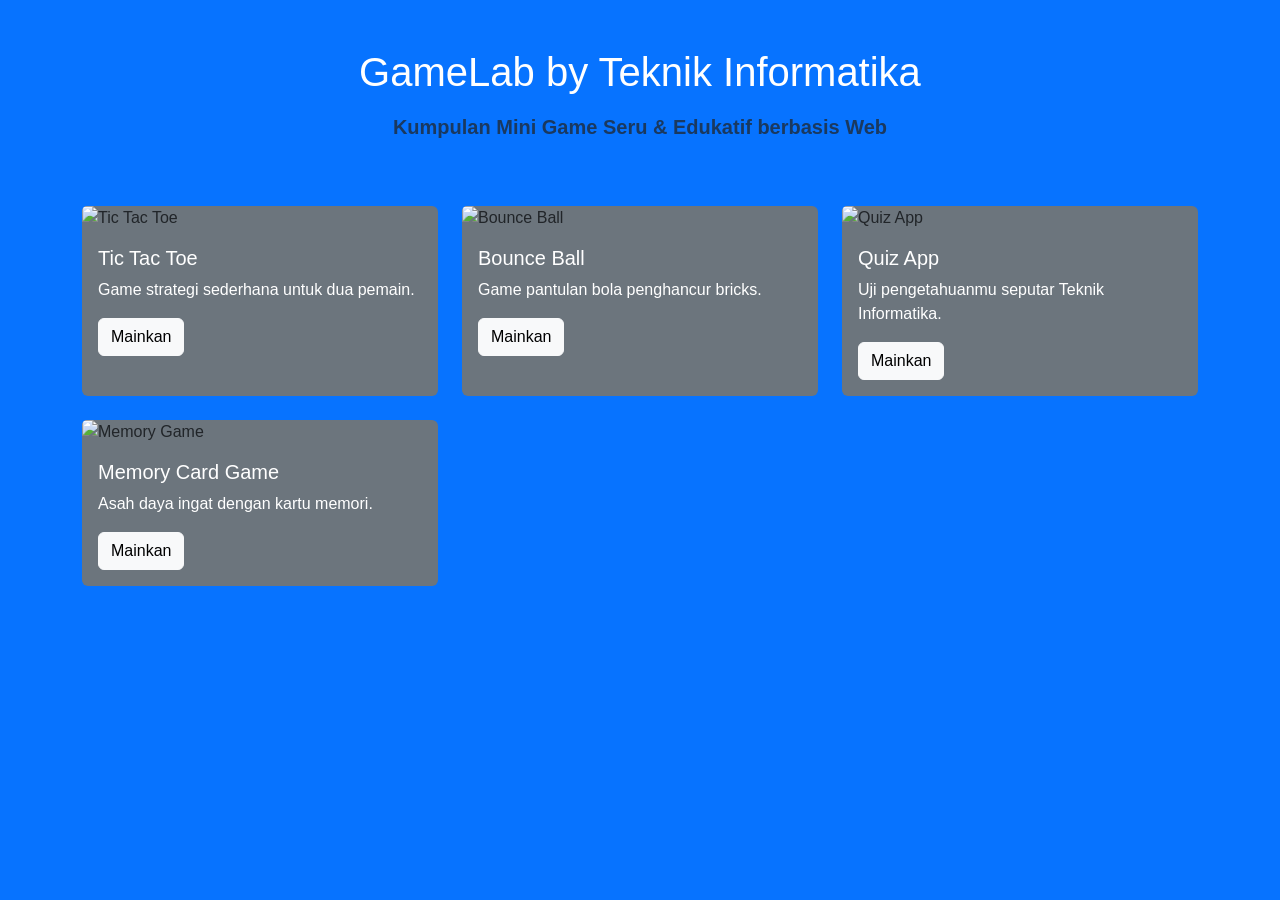
==== GameLabApplication/index.html @ ce80bc75 "fix error tampilan" ====
<!DOCTYPE html>
<html lang="en">
<head>
  <meta charset="UTF-8">
  <title>GameLab by Teknik Informatika</title>
  <meta name="viewport" content="width=device-width, initial-scale=1">
  <link href="https://cdn.jsdelivr.net/npm/bootstrap@5.3.2/dist/css/bootstrap.min.css" rel="stylesheet">
  <link rel="stylesheet" href="style.css">
</head>
<body>

  <div class="container py-5 text-center">
    <h1 class="mb-3">GameLab by Teknik Informatika</h1>
    <p class="text-muted fw-bold fs-5">
      Kumpulan Mini Game Seru & Edukatif berbasis Web
    </p>
  </div>

  <div class="container pb-5">
    <div class="row g-4">

      <!-- Tic Tac Toe -->
      <div class="col-md-4">
        <div class="card bg-secondary h-100">
          <img src="/assets/tictactoe.jpg" class="card-img-top" alt="Tic Tac Toe">
          <div class="card-body text-white">
            <h5 class="card-title">Tic Tac Toe</h5>
            <p class="card-text">Game strategi sederhana untuk dua pemain.</p>
            <a href="/games/tictactoe/tictactoe.html" class="btn btn-light">Mainkan</a>
          </div>
        </div>
      </div>

      <!-- Bounce Ball -->
      <div class="col-md-4">
        <div class="card bg-secondary h-100">
          <img src="/assets/bricksbracker.jpg" class="card-img-top" alt="Bounce Ball">
          <div class="card-body text-white">
            <h5 class="card-title">Bounce Ball</h5>
            <p class="card-text">Game pantulan bola penghancur bricks.</p>
            <a href="/games/bounceBall/bounceBall.html" class="btn btn-light">Mainkan</a>
          </div>
        </div>
      </div>

      <!-- Quiz App -->
      <div class="col-md-4">
        <div class="card bg-secondary h-100">
          <img src="/assets/quizapp.jpg" class="card-img-top" alt="Quiz App">
          <div class="card-body text-white">
            <h5 class="card-title">Quiz App</h5>
            <p class="card-text">Uji pengetahuanmu seputar Teknik Informatika.</p>
            <a href="/games/quizApp/quiz.html" class="btn btn-light">Mainkan</a>
          </div>
        </div>
      </div>

      <!-- Memory Game -->
      <div class="col-md-4">
        <div class="card bg-secondary h-100">
          <img src="/assets/memorygame.jpg" class="card-img-top" alt="Memory Game">
          <div class="card-body text-white">
            <h5 class="card-title">Memory Card Game</h5>
            <p class="card-text">Asah daya ingat dengan kartu memori.</p>
            <a href="/games/memoryGame/index.html" class="btn btn-light">Mainkan</a>
          </div>
        </div>
      </div>

    </div>
  </div>

  <script src="https://cdn.jsdelivr.net/npm/bootstrap@5.3.2/dist/js/bootstrap.bundle.min.js"></script>
</body>
</html>
---- GameLabApplication/style.css ----
body {
  background-color: #0773ff;
  color: #fff;
  font-family: 'poppins', sans-serif;
}

.card {
  border: none;
}

.card img {
  max-height: 300px;
  object-fit: cover;
}

#gameCanvas {
  display: block;
  margin: 0 auto;
  background-color: black;
  border: 2px solid #fff;
}

#hud {
  display: flex;
  justify-content: space-between;
  padding: 10px 20px;
  max-width: 400px;
  margin: 0 auto;
}

#score {
  font-size: 18px;
}

#lives img {
  width: 24px;
  height: 24px;
  margin-left: 5px;
}

#message {
  position: absolute;
  top: 40%;
  left: 50%;
  transform: translate(-50%, -50%);
  text-align: center;
  color: white;
  background: #93DA97;
  padding: 20px;
  border-radius: 10px;
}

.hidden {
  display: none;
}

.grid-template {
    display: grid;
    grid-template-columns: repeat(3, 1fr);
    gap: 10px;
    max-width: 300px;
    margin: auto;
  }

  .cell {
    width: 100%;
    aspect-ratio: 1 / 1;
    font-size: 2rem;
    font-weight: bold;
    background-color: #e6f0ff;
    border: 2px solid #000000;
    border-radius: 8px;
    transition: 0.2s;
  }

#tictoc {
  margin-top: 1rem;
}

#ttt-message {
  text-align: center;
  margin-top: 1rem;
}

  .cell:hover {
  box-shadow: 0 0 10px #00ffff;
  transform: scale(1.05);
  }

#tic-tac-toe h2 {
  font-weight: bold;
}

#ttt-reset {
  background: linear-gradient(to right, #00c6ff, #05438f);
  border: none;
  color: white;
  font-weight: bold;
  border-radius: 25px;
  padding: 10px 20px;
  transition: 0.3s;
  margin-left: 44rem;
  margin-top: 1rem;
}

#ttt-reset:hover {
  background: linear-gradient(to right, #0072ff, #00c6ff);
  transform: scale(1.05);
}
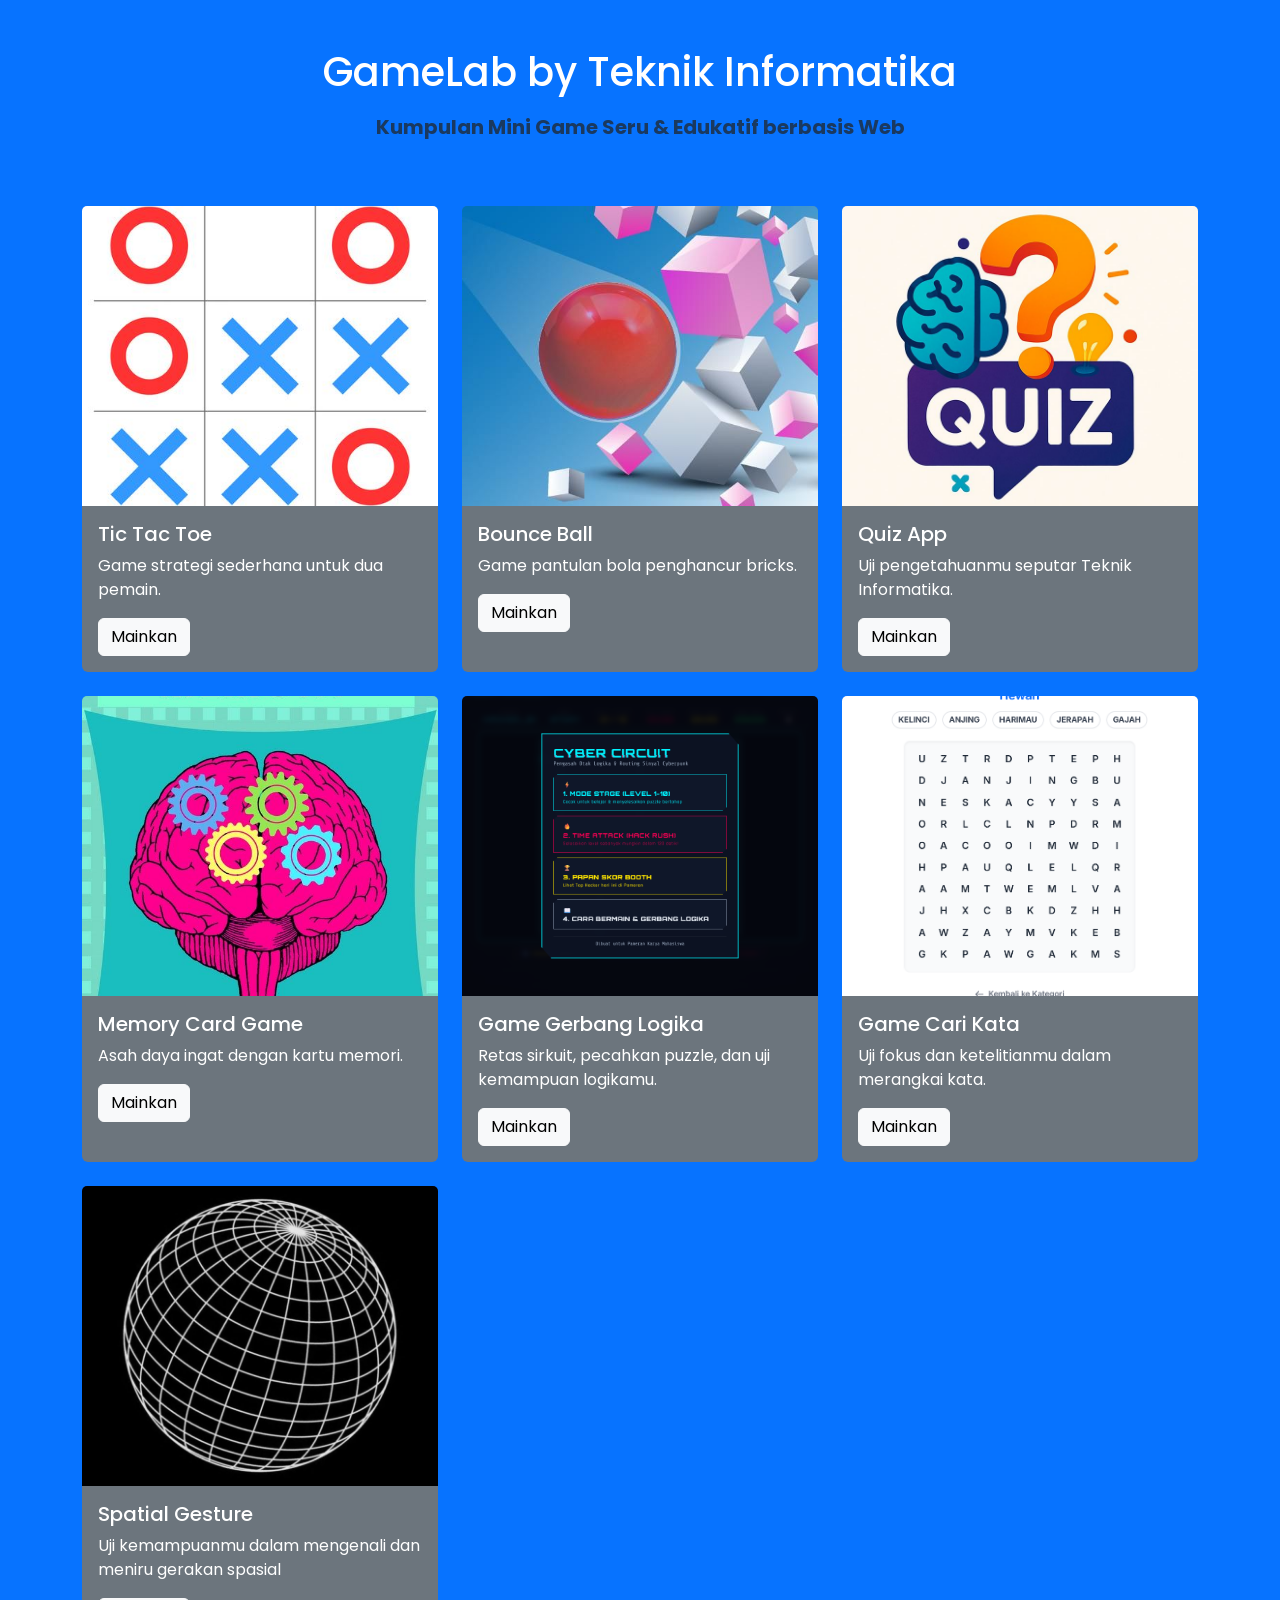
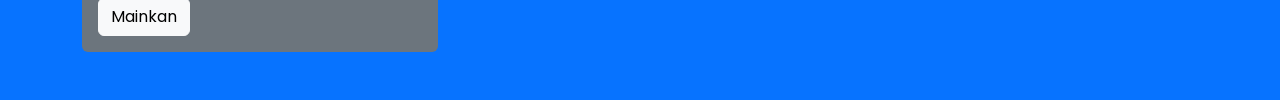
==== commit f6d238f4: "add games" ====
--- a/GameLabApplication/index.html
+++ b/GameLabApplication/index.html
@@ -1,5 +1,5 @@
 <!DOCTYPE html>
-<html lang="en">
+<html lang="id">
 <head>
   <meta charset="UTF-8">
   <title>GameLab by Teknik Informatika</title>
@@ -19,50 +19,79 @@
   <div class="container pb-5">
     <div class="row g-4">
 
-      <!-- Tic Tac Toe -->
       <div class="col-md-4">
         <div class="card bg-secondary h-100">
-          <img src="/assets/tictactoe.jpg" class="card-img-top" alt="Tic Tac Toe">
+          <img src="public/assets/tictactoe.jpg" class="card-img-top" alt="Tic Tac Toe">
           <div class="card-body text-white">
             <h5 class="card-title">Tic Tac Toe</h5>
             <p class="card-text">Game strategi sederhana untuk dua pemain.</p>
-            <a href="/games/tictactoe/tictactoe.html" class="btn btn-light">Mainkan</a>
+            <a href="games/tictactoe/tictactoe.html" class="btn btn-light">Mainkan</a>
           </div>
         </div>
       </div>
 
-      <!-- Bounce Ball -->
       <div class="col-md-4">
         <div class="card bg-secondary h-100">
-          <img src="/assets/bricksbracker.jpg" class="card-img-top" alt="Bounce Ball">
+          <img src="public/assets/bricksbracker.jpg" class="card-img-top" alt="Bounce Ball">
           <div class="card-body text-white">
             <h5 class="card-title">Bounce Ball</h5>
             <p class="card-text">Game pantulan bola penghancur bricks.</p>
-            <a href="/games/bounceBall/bounceBall.html" class="btn btn-light">Mainkan</a>
+            <a href="games/bounceBall/bounceBall.html" class="btn btn-light">Mainkan</a>
           </div>
         </div>
       </div>
 
-      <!-- Quiz App -->
       <div class="col-md-4">
         <div class="card bg-secondary h-100">
-          <img src="/assets/quizapp.jpg" class="card-img-top" alt="Quiz App">
+          <img src="public/assets/quizapp.jpg" class="card-img-top" alt="Quiz App">
           <div class="card-body text-white">
             <h5 class="card-title">Quiz App</h5>
             <p class="card-text">Uji pengetahuanmu seputar Teknik Informatika.</p>
-            <a href="/games/quizApp/quiz.html" class="btn btn-light">Mainkan</a>
+            <a href="games/quizApp/quiz.html" class="btn btn-light">Mainkan</a>
           </div>
         </div>
       </div>
 
-      <!-- Memory Game -->
       <div class="col-md-4">
         <div class="card bg-secondary h-100">
-          <img src="/assets/memorygame.jpg" class="card-img-top" alt="Memory Game">
+          <img src="public/assets/memorygame.jpg" class="card-img-top" alt="Memory Game">
           <div class="card-body text-white">
             <h5 class="card-title">Memory Card Game</h5>
             <p class="card-text">Asah daya ingat dengan kartu memori.</p>
-            <a href="/games/memoryGame/index.html" class="btn btn-light">Mainkan</a>
+            <a href="games/memoryGame/memoryGame.html" class="btn btn-light">Mainkan</a>
+          </div>
+        </div>
+      </div>
+
+      <div class="col-md-4">
+        <div class="card bg-secondary h-100">
+          <img src="public/assets/gerbanglogika.png" class="card-img-top" alt="Game Gerbang Logika">
+          <div class="card-body text-white">
+            <h5 class="card-title">Game Gerbang Logika</h5>
+            <p class="card-text">Retas sirkuit, pecahkan puzzle, dan uji kemampuan logikamu.</p>
+            <a href="https://gamegerbanglogika.vercel.app/" class="btn btn-light">Mainkan</a>
+          </div>
+        </div>
+      </div>
+
+      <div class="col-md-4">
+        <div class="card bg-secondary h-100">
+          <img src="public/assets/CariKata.png" class="card-img-top" alt="Game Cari Kata">
+          <div class="card-body text-white">
+            <h5 class="card-title">Game Cari Kata</h5>
+            <p class="card-text">Uji fokus dan ketelitianmu dalam merangkai kata.</p>
+            <a href="games/cariKata/cariKata.html" class="btn btn-light">Mainkan</a>
+          </div>
+        </div>
+      </div>
+
+      <div class="col-md-4">
+        <div class="card bg-secondary h-100">
+          <img src="public/assets/spatial-gesture.jpg" class="card-img-top" alt="Spatial Gesture">
+          <div class="card-body text-white">
+            <h5 class="card-title">Spatial Gesture</h5>
+            <p class="card-text">Uji kemampuanmu dalam mengenali dan meniru gerakan spasial</p>
+            <a href="spatialGesture.html" class="btn btn-light">Mainkan</a>
           </div>
         </div>
       </div>
--- a/GameLabApplication/style.css
+++ b/GameLabApplication/style.css
@@ -1,7 +1,12 @@
+/* Import Font Poppins */
+@import url('https://fonts.googleapis.com/css2?family=Poppins:wght@400;600&display=swap');
+
+/* --- TEMA GLOBAL --- */
 body {
-  background-color: #0773ff;
+  background-color: #0773ff; /* Biru utama */
   color: #fff;
-  font-family: 'poppins', sans-serif;
+  font-family: 'Poppins', sans-serif;
+  min-height: 100vh;
 }
 
 .card {
@@ -13,13 +18,31 @@
   object-fit: cover;
 }
 
+/* Tombol Kembali Global */
+.btn-back {
+  background-color: #fff;
+  color: #0773ff;
+  font-weight: 600;
+  border-radius: 20px;
+  padding: 8px 20px;
+  text-decoration: none;
+  display: inline-flex;
+  align-items: center;
+  gap: 8px;
+  transition: 0.3s;
+}
+.btn-back:hover {
+  background-color: #e6f0ff;
+  color: #0773ff;
+}
+
+/* --- BOUNCE BALL --- */
 #gameCanvas {
   display: block;
   margin: 0 auto;
   background-color: black;
   border: 2px solid #fff;
 }
-
 #hud {
   display: flex;
   justify-content: space-between;
@@ -27,83 +50,124 @@
   max-width: 400px;
   margin: 0 auto;
 }
-
-#score {
-  font-size: 18px;
-}
-
-#lives img {
-  width: 24px;
-  height: 24px;
-  margin-left: 5px;
-}
-
+#score { font-size: 18px; }
+#lives img { width: 24px; height: 24px; margin-left: 5px; }
 #message {
   position: absolute;
   top: 40%;
   left: 50%;
   transform: translate(-50%, -50%);
   text-align: center;
-  color: white;
+  color: #000;
   background: #93DA97;
   padding: 20px;
   border-radius: 10px;
 }
+.hidden { display: none; }
 
-.hidden {
-  display: none;
+/* --- TIC TAC TOE --- */
+.grid-template {
+  display: grid;
+  grid-template-columns: repeat(3, 1fr);
+  gap: 10px;
+  max-width: 300px;
+  margin: auto;
+}
+.cell {
+  width: 100%;
+  aspect-ratio: 1 / 1;
+  font-size: 2rem;
+  font-weight: bold;
+  background-color: #e6f0ff;
+  border: 2px solid #000;
+  border-radius: 8px;
+  transition: 0.2s;
+}
+.cell:hover {
+  box-shadow: 0 0 10px #00ffff;
+  transform: scale(1.05);
 }
 
-.grid-template {
-    display: grid;
-    grid-template-columns: repeat(3, 1fr);
-    gap: 10px;
-    max-width: 300px;
-    margin: auto;
-  }
-
-  .cell {
-    width: 100%;
-    aspect-ratio: 1 / 1;
-    font-size: 2rem;
-    font-weight: bold;
-    background-color: #e6f0ff;
-    border: 2px solid #000000;
-    border-radius: 8px;
-    transition: 0.2s;
-  }
-
-#tictoc {
-  margin-top: 1rem;
+/* --- QUIZ APP --- */
+.quiz-container {
+  max-width: 500px;
+  margin: 50px auto;
+  background: white;
+  border-radius: 10px;
+  padding: 30px;
+  box-shadow: 0 4px 10px rgba(0,0,0,0.2);
+  color: #333; /* Teks gelap di atas background putih */
+}
+.quiz-question {
+  font-weight: 600;
+  font-size: 1.2rem;
+}
+.quiz-options button {
+  margin-top: 10px;
+  width: 100%;
+  color: #0773ff;
+  border: 2px solid #0773ff;
+  padding: 10px;
+  border-radius: 10px;
+  background: transparent;
+  transition: 0.3s;
+}
+.quiz-options button:hover {
+  background-color: #0773ff;
+  color: white;
+}
+.quiz-feedback {
+  font-weight: bold;
+  margin-top: 15px;
+  min-height: 24px;
 }
 
-#ttt-message {
-  text-align: center;
-  margin-top: 1rem;
+/* Tambahan untuk Tic Tac Toe Highlight Kemenangan */
+.cell.win-highlight {
+  background-color: #93DA97 !important;
+  color: #fff !important;
+  border-color: #28a745;
+  transform: scale(1.05);
+  box-shadow: 0 0 15px rgba(40, 167, 69, 0.5);
 }
 
-  .cell:hover {
-  box-shadow: 0 0 10px #00ffff;
-  transform: scale(1.05);
-  }
-
-#tic-tac-toe h2 {
-  font-weight: bold;
+/* --- MEMORY GAME --- */
+.memory-board {
+  display: grid;
+  grid-template-columns: repeat(6, 1fr);
+  gap: 10px;
+  max-width: 600px;
+  margin: 0 auto;
 }
 
-#ttt-reset {
-  background: linear-gradient(to right, #00c6ff, #05438f);
-  border: none;
-  color: white;
-  font-weight: bold;
-  border-radius: 25px;
-  padding: 10px 20px;
-  transition: 0.3s;
-  margin-left: 44rem;
-  margin-top: 1rem;
+.memory-card {
+  aspect-ratio: 1 / 1;
+  background: #0773ff; /* Sesuaikan dengan warna tema biru */
+  color: #0773ff; /* Sembunyikan icon saat belum dibalik */
+  display: flex;
+  justify-content: center;
+  align-items: center;
+  font-size: 2rem;
+  border-radius: 10px;
+  border: 2px solid #0558c7;
+  cursor: pointer;
+  transition: transform 0.2s, background 0.3s;
 }
 
-#ttt-reset:hover {
-  background: linear-gradient(to right, #0072ff, #00c6ff);
+.memory-card:hover {
   transform: scale(1.05);
+  box-shadow: 0 0 10px rgba(7, 115, 255, 0.5);
+}
+
+.memory-card.flipped {
+  background: #fff;
+  color: #000;
+  border-color: #fff;
+}
+
+.memory-card.matched {
+  background: #2ed573; /* Hijau sukses */
+  color: #fff;
+  border-color: #2ed573;
+  pointer-events: none;
 }
